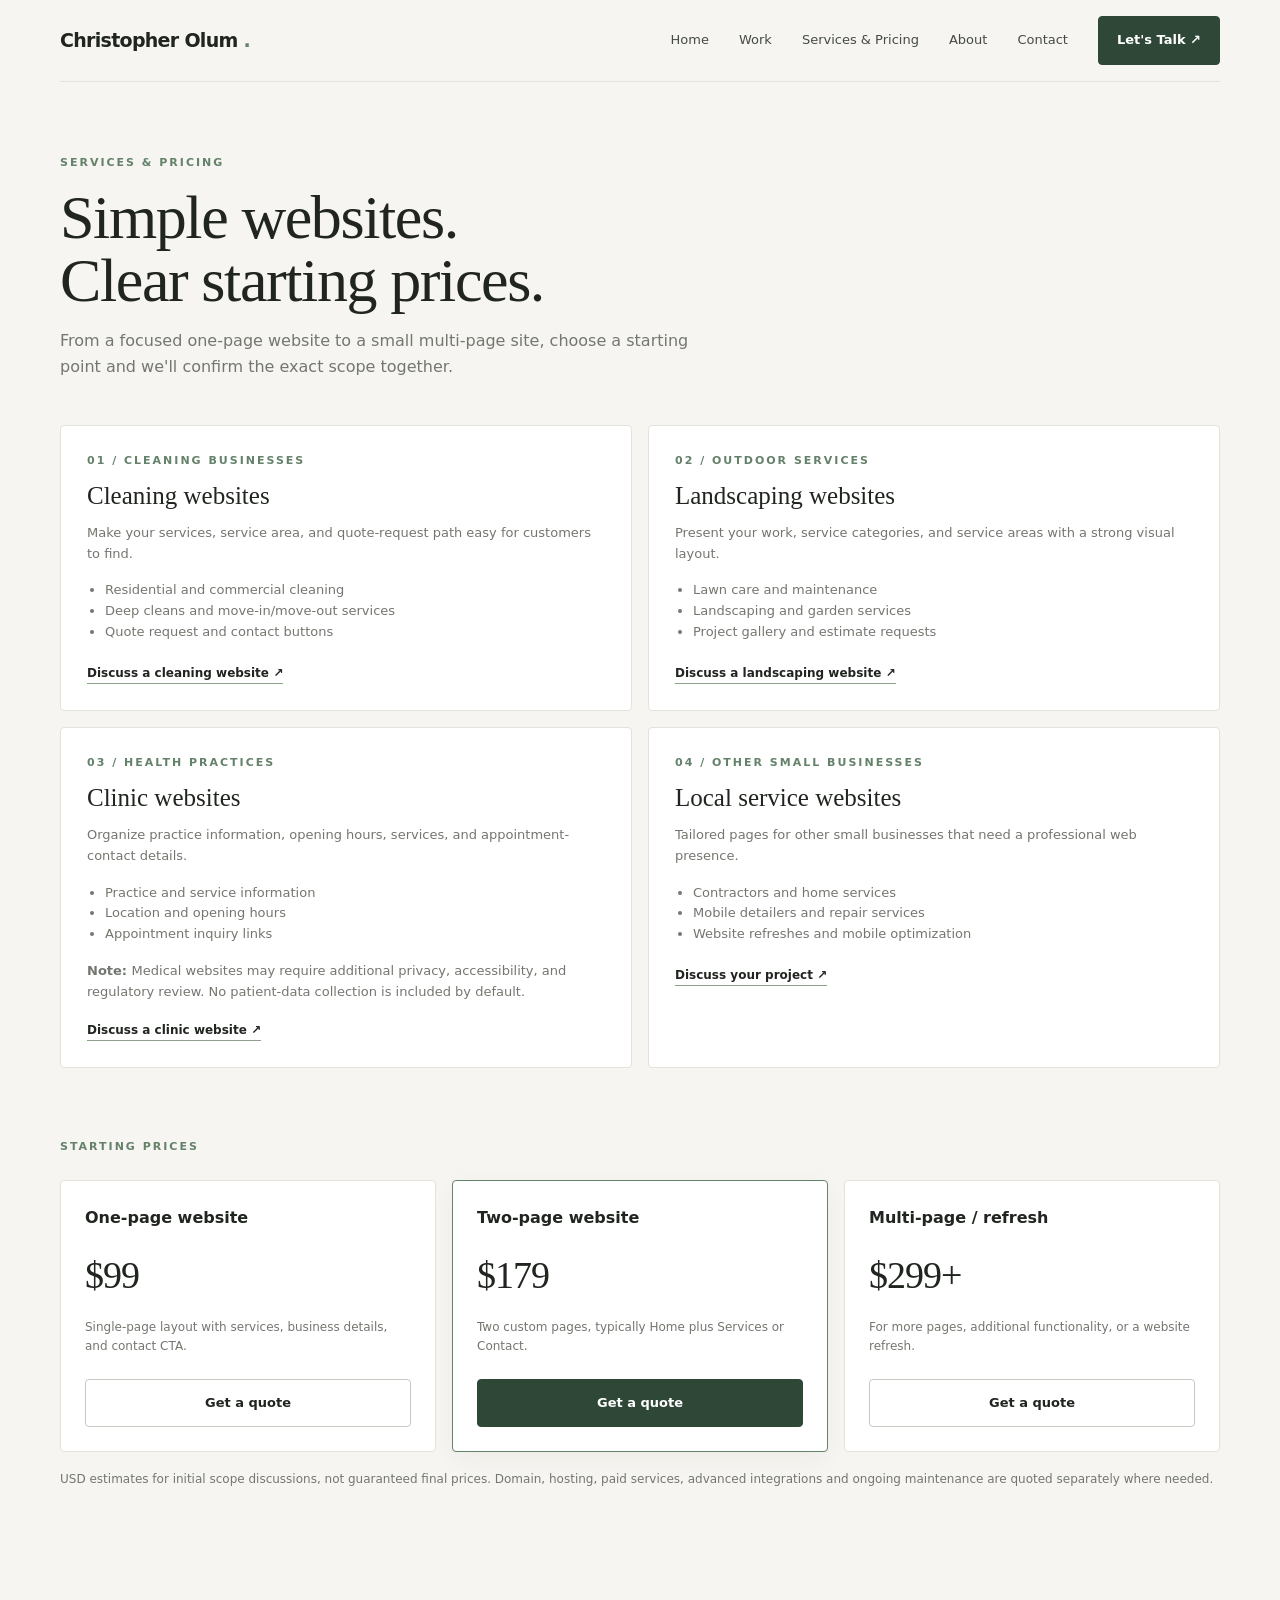
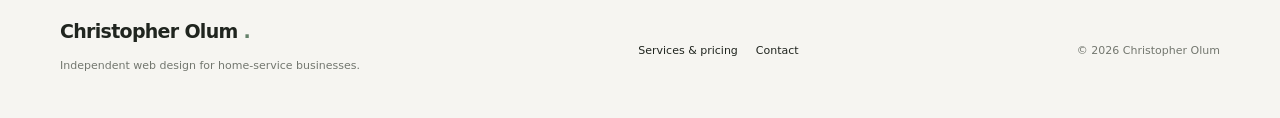
==== services-pricing.html @ e5db007a "Add files via upload" ====
<!doctype html>
<!DOCTYPE html>
<html lang="en">

<head>
    <meta charset="utf-8" />
    <meta content="width=device-width, initial-scale=1" name="viewport" />
    <meta content="Clean, modern websites for cleaning companies and home-service businesses by Christopher Olum."
        name="description" />
    <title>
        Christopher Olum — Services &amp; Pricing
    </title>
    <link href="style.css" rel="stylesheet" />
</head>

<body>
    <header class="wrap nav">
        <a aria-label="Christopher Olum home" class="brand" href="index.html">
            Christopher Olum
            <span>
                .
            </span>
        </a>
        <button aria-expanded="false" aria-label="Open navigation" class="menu" id="menu">
            ☰
        </button>
        <nav aria-label="Main navigation" class="navlinks" id="navlinks">
            <a href="index.html">
                Home
            </a>
            <a href="work.html">
                Work
            </a>
            <a aria-current="page" href="services-pricing.html">
                Services &amp; Pricing
            </a>
            <a href="about.html">
                About
            </a>
            <a href="contact.html">
                Contact
            </a>
            <a class="nav-cta" href="contact.html">
                Let's Talk ↗
            </a>
        </nav>
    </header>
    <main>
        <section class="page" id="services-page">
            <div class="wrap">
                <div class="page-heading">
                    <div class="eyebrow">
                        Services &amp; pricing
                    </div>
                    <h1>
                        Simple websites.
                        <br />
                        Clear starting prices.
                    </h1>
                    <p>
                        From a focused one-page website to a small multi-page site, choose a starting point and we'll
                        confirm the exact scope together.
                    </p>
                </div>
                <div class="services-list">
                    <div class="service-detail">
                        <div class="eyebrow">
                            01 / Cleaning businesses
                        </div>
                        <h2>
                            Cleaning websites
                        </h2>
                        <p>
                            Make your services, service area, and quote-request path easy for customers to find.
                        </p>
                        <ul>
                            <li>
                                Residential and commercial cleaning
                            </li>
                            <li>
                                Deep cleans and move-in/move-out services
                            </li>
                            <li>
                                Quote request and contact buttons
                            </li>
                        </ul>
                        <a class="textlink" data-plan="Cleaning business website"
                            href="contact.html?plan=Cleaning%20business%20website">
                            Discuss a
                            cleaning website ↗
                        </a>
                    </div>
                    <div class="service-detail">
                        <div class="eyebrow">
                            02 / Outdoor services
                        </div>
                        <h2>
                            Landscaping websites
                        </h2>
                        <p>
                            Present your work, service categories, and service areas with a strong visual layout.
                        </p>
                        <ul>
                            <li>
                                Lawn care and maintenance
                            </li>
                            <li>
                                Landscaping and garden services
                            </li>
                            <li>
                                Project gallery and estimate requests
                            </li>
                        </ul>
                        <a class="textlink" data-plan="Landscaping website"
                            href="contact.html?plan=Landscaping%20website">
                            Discuss a landscaping
                            website ↗
                        </a>
                    </div>
                    <div class="service-detail">
                        <div class="eyebrow">
                            03 / Health practices
                        </div>
                        <h2>
                            Clinic websites
                        </h2>
                        <p>
                            Organize practice information, opening hours, services, and appointment-contact details.
                        </p>
                        <ul>
                            <li>
                                Practice and service information
                            </li>
                            <li>
                                Location and opening hours
                            </li>
                            <li>
                                Appointment inquiry links
                            </li>
                        </ul>
                        <p>
                            <strong>
                                Note:
                            </strong>
                            Medical websites may require additional privacy, accessibility, and
                            regulatory review. No patient-data collection is included by default.
                        </p>
                        <a class="textlink" data-plan="Clinic website" href="../contact.html?plan=Clinic%20website">
                            Discuss a clinic website ↗
                        </a>
                    </div>
                    <div class="service-detail">
                        <div class="eyebrow">
                            04 / Other small businesses
                        </div>
                        <h2>
                            Local service websites
                        </h2>
                        <p>
                            Tailored pages for other small businesses that need a professional web presence.
                        </p>
                        <ul>
                            <li>
                                Contractors and home services
                            </li>
                            <li>
                                Mobile detailers and repair services
                            </li>
                            <li>
                                Website refreshes and mobile optimization
                            </li>
                        </ul>
                        <a class="textlink" data-plan="Other small-business website"
                            href="contact.html?plan=Other%20small-business%20website">
                            Discuss your
                            project ↗
                        </a>
                    </div>
                </div>
                <div class="section" style="padding-top:5px">
                    <div class="eyebrow">
                        Starting prices
                    </div>
                    <div class="pricing">
                        <div class="pricecard">
                            <h3>
                                One-page website
                            </h3>
                            <div class="price">
                                $99
                            </div>
                            <p>
                                Single-page layout with services, business details, and contact CTA.
                            </p>
                            <a class="btn secondary" data-plan="One-page website — from $99"
                                href="contact.html?plan=One-page%20website%20%E2%80%94%20from%20%2499">
                                Get a
                                quote
                            </a>
                        </div>
                        <div class="pricecard featured">
                            <h3>
                                Two-page website
                            </h3>
                            <div class="price">
                                $179
                            </div>
                            <p>
                                Two custom pages, typically Home plus Services or Contact.
                            </p>
                            <a class="btn" data-plan="Two-page website — from $179"
                                href="contact.html?plan=Two-page%20website%20%E2%80%94%20from%20%24179">
                                Get a quote
                            </a>
                        </div>
                        <div class="pricecard">
                            <h3>
                                Multi-page / refresh
                            </h3>
                            <div class="price">
                                $299+
                            </div>
                            <p>
                                For more pages, additional functionality, or a website refresh.
                            </p>
                            <a class="btn secondary" data-plan="Multi-page website / refresh"
                                href="contact.html?plan=Multi-page%20website%20/%20refresh">
                                Get a
                                quote
                            </a>
                        </div>
                    </div>
                    <p class="note">
                        USD estimates for initial scope discussions, not guaranteed final prices. Domain,
                        hosting, paid services, advanced integrations and ongoing maintenance are quoted separately
                        where needed.
                    </p>
                </div>
            </div>
        </section>
    </main>
    <footer class="footer">
        <div class="wrap footrow">
            <div>
                <a class="brand" href="index.html">
                    Christopher Olum
                    <span>
                        .
                    </span>
                </a>
                <p>
                    Independent web design for home-service businesses.
                </p>
            </div>
            <div class="footerlinks">
                <a href="services-pricing.html">
                    Services &amp; pricing
                </a>
                <a href="contact.html">
                    Contact
                </a>
            </div>
            <p>
                ©
                <span id="year">
                </span>
                Christopher Olum
            </p>
        </div>
    </footer>
    <script src="script.js">
    </script>
</body>

</html>
---- style.css ----
:root {
            --paper: #f6f5f1;
            --ink: #20251f;
            --sage: #64816a;
            --sage-dark: #2f4736;
            --muted: #73776f;
            --line: #e3e2db;
            --white: #fff;
            --serif: Georgia, 'Times New Roman', serif;
            --sans: Inter, ui-sans-serif, system-ui, -apple-system, BlinkMacSystemFont, "Segoe UI", sans-serif
        }

        * {
            box-sizing: border-box
        }

        html {
            scroll-behavior: smooth
        }

        body {
            margin: 0;
            background: var(--paper);
            color: var(--ink);
            font-family: var(--sans);
            line-height: 1.6
        }

        a {
            color: inherit;
            text-decoration: none
        }

        button,
        input,
        textarea,
        select {
            font: inherit
        }

        button,
        a {
            -webkit-tap-highlight-color: transparent
        }

        button {
            cursor: pointer
        }

        .wrap {
            width: min(1160px, calc(100% - 44px));
            margin: auto
        }

        .nav {
            height: 82px;
            display: flex;
            align-items: center;
            justify-content: space-between;
            border-bottom: 1px solid var(--line)
        }

        .brand {
            font-size: 19px;
            font-weight: 750;
            letter-spacing: -.7px
        }

        .brand span {
            color: var(--sage)
        }

        .navlinks {
            display: flex;
            gap: 30px;
            align-items: center;
            font-size: 13px;
            color: #454b43
        }

        .navlinks a:hover,
        .footerlinks a:hover {
            color: var(--sage)
        }

        .nav-cta,
        .btn {
            display: inline-flex;
            align-items: center;
            justify-content: center;
            gap: 8px;
            padding: 13px 18px;
            background: var(--sage-dark);
            color: white;
            border: 1px solid var(--sage-dark);
            border-radius: 4px;
            font-weight: 600;
            font-size: 13px;
            transition: transform .18s, background .18s
        }

        .nav-cta:hover,
        .btn:hover {
            background: #1f3325;
            transform: translateY(-1px)
        }

        .btn.secondary {
            background: transparent;
            color: var(--ink);
            border-color: #c9cbc2
        }

        .btn.secondary:hover {
            background: white
        }

        .menu {
            display: none;
            background: none;
            border: 0;
            font-size: 25px
        }
.page { min-height: 70vh; }

        .hero {
            padding: 88px 0 78px;
            display: grid;
            grid-template-columns: 1.03fr .97fr;
            gap: 52px;
            align-items: center
        }

        .eyebrow {
            font-size: 11px;
            font-weight: 750;
            letter-spacing: 2px;
            color: var(--sage);
            text-transform: uppercase
        }

        .hero h1,
        .page-heading h1 {
            font-family: var(--serif);
            font-size: clamp(46px, 6.1vw, 76px);
            line-height: 1.02;
            letter-spacing: -2.9px;
            font-weight: 500;
            margin: 20px 0 23px;
            max-width: 640px
        }

        .hero p {
            font-size: 17px;
            color: #62665e;
            max-width: 510px;
            line-height: 1.8
        }

        .actions {
            display: flex;
            gap: 12px;
            flex-wrap: wrap;
            margin-top: 29px
        }

        .micro {
            font-size: 11px;
            color: var(--muted);
            margin-top: 20px
        }

        .browser {
            background: white;
            border: 1px solid #e4e4dc;
            border-radius: 9px;
            overflow: hidden;
            box-shadow: 0 28px 70px #25301c13;
            transform: rotate(1deg)
        }

        .browserbar {
            height: 40px;
            background: #fafaf7;
            border-bottom: 1px solid #e9e9e1;
            display: flex;
            align-items: center;
            gap: 6px;
            padding: 0 13px
        }

        .dot {
            width: 7px;
            height: 7px;
            background: #d5d7d0;
            border-radius: 50%
        }

        .address {
            font-size: 9px;
            color: #9b9e95;
            background: white;
            border: 1px solid #ededeb;
            border-radius: 3px;
            margin-left: 10px;
            padding: 3px 12px;
            width: 55%
        }

        .mockhero {
            padding: 27px 23px 24px;
            background: #f5f4ee;
            display: grid;
            grid-template-columns: 1.2fr .8fr;
            gap: 10px;
            align-items: center
        }

        .mockhero small {
            color: #647b5e;
            font-size: 8px;
            letter-spacing: 1.4px;
            font-weight: 800
        }

        .mockhero h3 {
            font-family: var(--serif);
            font-size: 29px;
            line-height: 1.04;
            letter-spacing: -.8px;
            margin: 11px 0
        }

        .mockhero p {
            font-size: 9px;
            color: #6c7067;
            line-height: 1.6
        }

        .mockbutton {
            display: inline-block;
            background: #314a37;
            color: white;
            padding: 8px 10px;
            border-radius: 2px;
            font-size: 8px;
            margin-top: 5px
        }

        .mockphoto {
            height: 175px;
            border-radius: 4px;
            background: linear-gradient(155deg, #cbd2bf, #8b9d7b 55%, #4e694d);
            position: relative;
            overflow: hidden
        }

        .mockphoto:before {
            content: "";
            position: absolute;
            width: 100px;
            height: 130px;
            border-radius: 55% 45% 0 0;
            background: #f1eee4;
            right: 20px;
            bottom: -17px;
            transform: rotate(13deg)
        }

        .mockphoto:after {
            content: "";
            position: absolute;
            width: 50px;
            height: 100px;
            border-radius: 50%;
            background: #9aab8a;
            right: 65px;
            bottom: -8px;
            transform: rotate(-25deg)
        }

        .mockservices {
            padding: 20px 23px 24px;
            display: grid;
            grid-template-columns: repeat(3, 1fr);
            gap: 10px
        }

        .mockservices div {
            background: #fafaf7;
            border: 1px solid #f0f0e9;
            padding: 12px 9px;
            font-size: 9px;
            font-weight: 650
        }

        .mockservices span {
            display: block;
            color: #83877e;
            font-size: 8px;
            font-weight: 400;
            margin-top: 4px
        }

        .section {
            padding: 82px 0
        }

        .section.white {
            background: #fff
        }

        .section-top {
            display: flex;
            justify-content: space-between;
            align-items: end;
            gap: 24px;
            margin-bottom: 32px
        }

        .section h2,
        .page-heading h1 {
            font-family: var(--serif);
            font-weight: 500;
            letter-spacing: -1.4px
        }

        .section h2 {
            font-size: clamp(32px, 4vw, 47px);
            line-height: 1.12;
            margin: 10px 0
        }

        .section-top p {
            color: var(--muted);
            max-width: 360px;
            font-size: 14px
        }

        .workgrid {
            display: grid;
            grid-template-columns: 1fr 1fr;
            gap: 22px
        }

        .workcard {
            background: var(--paper);
            border: 1px solid var(--line);
            padding: 14px;
            border-radius: 5px
        }

        .workvisual {
            min-height: 250px;
            display: flex;
            align-items: center;
            justify-content: center;
            padding: 22px;
            overflow: hidden
        }

        .cleanvisual {
            background: #e7ece3
        }

        .landvisual {
            background: #e9e6dc
        }

        .mini-site {
            width: 82%;
            background: #fff;
            box-shadow: 0 12px 40px #27351d18;
            padding: 18px 18px 0;
            min-height: 180px
        }

        .mini-site .mininav {
            display: flex;
            justify-content: space-between;
            font-size: 8px;
            font-weight: 800;
            border-bottom: 1px solid #eee;
            padding-bottom: 10px
        }

        .mini-site h3 {
            font-family: var(--serif);
            font-size: 25px;
            line-height: 1.05;
            letter-spacing: -.7px;
            margin: 22px 0 8px
        }

        .mini-site p {
            font-size: 8px;
            color: #6b7067;
            max-width: 220px
        }

        .minitag {
            font-size: 7px;
            letter-spacing: 1px;
            color: var(--sage);
            font-weight: 800
        }

        .minibtn {
            display: inline-block;
            background: #304934;
            color: white;
            padding: 7px 9px;
            font-size: 7px;
            margin: 6px 0 18px
        }

        .landvisual .mini-site h3 {
            color: #374a33
        }

        .concept {
            font-size: 9px;
            text-transform: uppercase;
            letter-spacing: 1px;
            color: #586e51;
            font-weight: 800
        }

        .workmeta {
            padding: 19px 5px 6px
        }

        .workmeta h3 {
            font-size: 20px;
            margin: 5px 0;
            letter-spacing: -.5px
        }

        .workmeta p {
            font-size: 13px;
            color: var(--muted);
            margin: 0 0 12px
        }

        .textlink {
            font-size: 12px;
            font-weight: 750;
            border-bottom: 1px solid #8da18a;
            padding-bottom: 3px
        }

        .servicegrid {
            display: grid;
            grid-template-columns: repeat(3, 1fr);
            gap: 16px
        }

        .service {
            padding: 25px;
            background: var(--paper);
            border: 1px solid var(--line);
            border-radius: 4px
        }

        .service .num {
            font-size: 11px;
            color: var(--sage);
            font-weight: 800
        }

        .service h3 {
            font-size: 18px;
            margin: 20px 0 9px
        }

        .service p {
            font-size: 13px;
            color: var(--muted);
            margin: 0
        }

        .pricing {
            display: grid;
            grid-template-columns: repeat(3, 1fr);
            gap: 16px;
            margin-top: 24px
        }

        .pricecard {
            border: 1px solid var(--line);
            background: white;
            padding: 24px;
            border-radius: 4px
        }

        .pricecard.featured {
            border-color: var(--sage);
            box-shadow: 0 8px 25px #25301c0b
        }

        .pricecard h3 {
            margin: 0;
            font-size: 16px
        }

        .price {
            font-size: 38px;
            font-family: var(--serif);
            letter-spacing: -1px;
            margin: 15px 0 4px
        }

        .price small {
            font: 12px var(--sans);
            color: var(--muted);
            letter-spacing: 0
        }

        .pricecard p,
        .pricecard li {
            font-size: 12px;
            color: var(--muted)
        }

        .pricecard ul {
            padding-left: 18px;
            min-height: 82px
        }

        .pricecard .btn {
            width: 100%;
            margin-top: 10px
        }

        .note {
            font-size: 12px;
            color: var(--muted);
            margin-top: 18px
        }

        .steps {
            display: grid;
            grid-template-columns: repeat(4, 1fr);
            gap: 24px
        }

        .step {
            border-top: 1px solid #c9cec3;
            padding-top: 16px
        }

        .step b {
            font-size: 11px;
            color: var(--sage)
        }

        .step h3 {
            font-size: 16px;
            margin: 9px 0 6px
        }

        .step p {
            font-size: 12px;
            color: var(--muted)
        }

        .aboutgrid {
            display: grid;
            grid-template-columns: .8fr 1.2fr;
            gap: 70px;
            align-items: start
        }

        .aboutgrid h2 {
            font-family: var(--serif);
            font-weight: 500;
            font-size: 43px;
            line-height: 1.1;
            letter-spacing: -1.3px;
            margin: 0
        }

        .aboutgrid p {
            color: #64685f;
            font-size: 15px
        }

        .contactband {
            background: var(--sage-dark);
            color: white;
            padding: 55px 0
        }

        .contactband .inner {
            display: flex;
            justify-content: space-between;
            align-items: center;
            gap: 25px
        }

        .contactband h2 {
            font: 500 36px var(--serif);
            letter-spacing: -1px;
            margin: 0 0 7px
        }

        .contactband p {
            margin: 0;
            color: #d8e0d5;
            font-size: 13px
        }

        .contactband .btn {
            background: var(--paper);
            border-color: var(--paper);
            color: var(--ink)
        }

        .footer {
            padding: 32px 0
        }

        .footrow {
            display: flex;
            justify-content: space-between;
            align-items: center;
            gap: 20px
        }

        .footer p {
            font-size: 11px;
            color: var(--muted)
        }

        .footerlinks {
            display: flex;
            gap: 18px;
            font-size: 11px
        }

        .page-heading {
            padding: 72px 0 30px
        }

        .page-heading h1 {
            font-size: clamp(43px, 5vw, 62px);
            margin: 14px 0
        }

        .page-heading p {
            color: var(--muted);
            max-width: 630px
        }

        .contactlayout {
            display: grid;
            grid-template-columns: .8fr 1.2fr;
            gap: 60px;
            padding-bottom: 80px
        }

        .contactinfo h2 {
            font: 500 28px var(--serif)
        }

        .contactinfo p {
            font-size: 14px;
            color: var(--muted)
        }

        .contactitem {
            padding: 14px 0;
            border-bottom: 1px solid var(--line);
            font-size: 14px
        }

        .contactitem small {
            display: block;
            font-size: 10px;
            text-transform: uppercase;
            letter-spacing: 1px;
            color: var(--muted)
        }

        .form {
            background: white;
            border: 1px solid var(--line);
            padding: 26px;
            border-radius: 5px
        }

        .field {
            display: grid;
            gap: 6px;
            margin-bottom: 15px
        }

        .field label {
            font-size: 12px;
            font-weight: 700
        }

        .field input,
        .field textarea,
        .field select {
            border: 1px solid #dcded6;
            background: #fff;
            border-radius: 3px;
            padding: 12px;
            width: 100%;
            outline-color: var(--sage)
        }

        .field textarea {
            min-height: 110px;
            resize: vertical
        }

        .formhint {
            font-size: 11px;
            color: var(--muted)
        }

        .notice {
            padding: 13px;
            background: #f0f3ed;
            border: 1px solid #dbe3d6;
            color: #40513d;
            font-size: 12px;
            margin-bottom: 15px
        }

        .services-list {
            display: grid;
            grid-template-columns: 1fr 1fr;
            gap: 16px;
            padding-bottom: 65px
        }

        .service-detail {
            background: white;
            border: 1px solid var(--line);
            padding: 26px;
            border-radius: 4px
        }

        .service-detail h2 {
            font: 500 25px var(--serif);
            margin: 12px 0
        }

        .service-detail p,
        .service-detail li {
            font-size: 13px;
            color: var(--muted)
        }

        .service-detail ul {
            padding-left: 18px
        }

        .demo-label {
            background: #f3e8cf;
            color: #715d31;
            padding: 10px 13px;
            font-size: 11px;
            border-radius: 3px;
            margin-bottom: 20px
        }

        .adminpanel {
            background: white;
            border: 1px solid var(--line);
            padding: 25px;
            margin-bottom: 65px
        }

        .adminstats {
            display: grid;
            grid-template-columns: repeat(3, 1fr);
            gap: 14px
        }

        .stat {
            background: var(--paper);
            padding: 18px
        }

        .stat small {
            color: var(--muted);
            font-size: 11px
        }

        .stat strong {
            display: block;
            font-size: 23px;
            margin-top: 8px
        }

        .adminpanel p {
            font-size: 13px;
            color: var(--muted)
        }

        .adminpanel input {
            padding: 10px;
            border: 1px solid var(--line);
            max-width: 100%;
            margin: 5px 0 12px
        }

        .adminpanel button {
            padding: 10px 14px;
            border: 0;
            background: var(--sage-dark);
            color: white;
            border-radius: 3px
        }

        .adminwarning {
            font-size: 12px;
            background: #fff4df;
            padding: 14px;
            color: #765b2c;
            margin-top: 20px
        }

        .demo-home {
            background: #fff;
            padding: 32px;
            border: 1px solid var(--line);
            margin-bottom: 60px
        }

        .demo-home h2 {
            font: 500 36px var(--serif);
            line-height: 1.1
        }

        .demo-home p {
            color: var(--muted);
            font-size: 14px
        }

        .demo-home .pill {
            display: inline-block;
            border: 1px solid var(--line);
            padding: 10px 14px;
            margin: 7px 5px 0 0;
            font-size: 12px
        }

        .mobile-note {
            display: none
        }

        @media(max-width:760px) {
            .wrap {
                width: min(100% - 30px, 600px)
            }

            .nav {
                height: 70px
            }

            .menu {
                display: block
            }

            .navlinks {
                display: none;
                position: absolute;
                top: 70px;
                left: 0;
                right: 0;
                background: var(--paper);
                padding: 22px;
                z-index: 10;
                border-bottom: 1px solid var(--line);
                flex-direction: column;
                align-items: stretch;
                gap: 18px
            }

            .navlinks.open {
                display: flex
            }

            .nav-cta {
                text-align: center
            }

            .hero {
                padding: 55px 0 52px;
                grid-template-columns: 1fr;
                gap: 38px
            }

            .hero h1 {
                font-size: 51px;
                letter-spacing: -2px
            }

            .hero p {
                font-size: 15px
            }

            .mockhero {
                padding: 20px 15px
            }

            .mockhero h3 {
                font-size: 23px
            }

            .mockphoto {
                height: 145px
            }

            .mockservices {
                padding: 14px
            }

            .section {
                padding: 58px 0
            }

            .section-top {
                display: block
            }

            .section-top p {
                margin-top: 14px
            }

            .workgrid,
            .servicegrid,
            .pricing,
            .aboutgrid,
            .contactlayout,
            .services-list {
                grid-template-columns: 1fr
            }

            .workvisual {
                min-height: 220px
            }

            .steps {
                grid-template-columns: 1fr 1fr;
                gap: 22px
            }

            .aboutgrid {
                gap: 20px
            }

            .aboutgrid h2 {
                font-size: 37px
            }

            .contactband .inner {
                align-items: flex-start;
                flex-direction: column
            }

            .contactband h2 {
                font-size: 31px
            }

            .footrow {
                align-items: flex-start;
                flex-direction: column
            }

            .footerlinks {
                flex-wrap: wrap
            }

            .page-heading {
                padding: 48px 0 20px
            }

            .page-heading h1 {
                letter-spacing: -1.8px
            }

            .contactlayout {
                gap: 25px
            }

            .form {
                padding: 18px
            }

            .adminstats {
                grid-template-columns: 1fr
            }

            .mini-site {
                width: 95%
            }

            .mobile-note {
                display: block
            }

            .hero .browser {
                transform: none
            }
        }

        @media(prefers-reduced-motion:reduce) {
            * {
                scroll-behavior: auto !important;
                transition: none !important
            }
        }
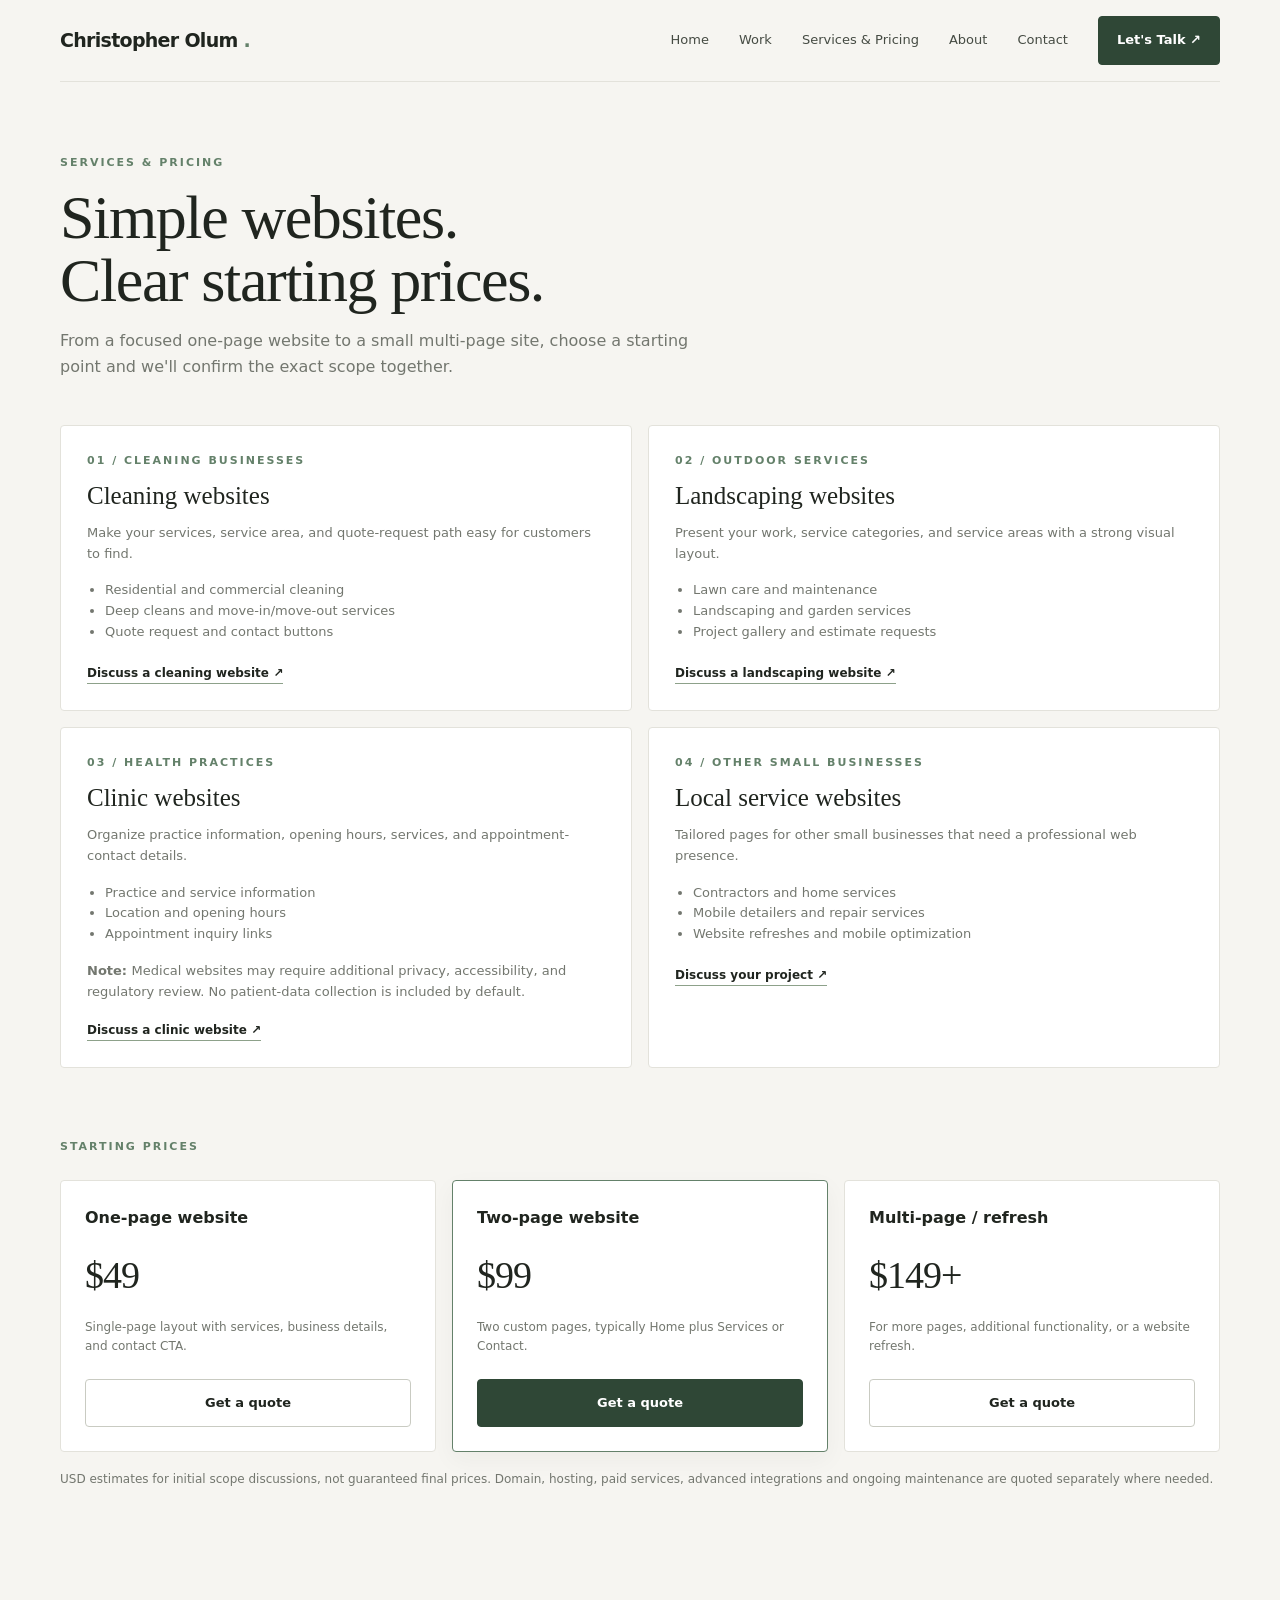
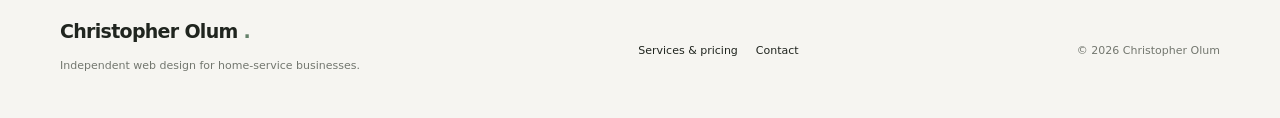
==== commit 383f7935: "Update services-pricing.html Reduced pricing for one-page, two-page, and multi-page websites." ====
--- a/services-pricing.html
+++ b/services-pricing.html
@@ -187,7 +187,7 @@
                                 One-page website
                             </h3>
                             <div class="price">
-                                $99
+                                $49
                             </div>
                             <p>
                                 Single-page layout with services, business details, and contact CTA.
@@ -203,7 +203,7 @@
                                 Two-page website
                             </h3>
                             <div class="price">
-                                $179
+                                $99
                             </div>
                             <p>
                                 Two custom pages, typically Home plus Services or Contact.
@@ -218,7 +218,7 @@
                                 Multi-page / refresh
                             </h3>
                             <div class="price">
-                                $299+
+                                $149+
                             </div>
                             <p>
                                 For more pages, additional functionality, or a website refresh.
@@ -272,4 +272,4 @@
     </script>
 </body>
 
-</html>+</html>
